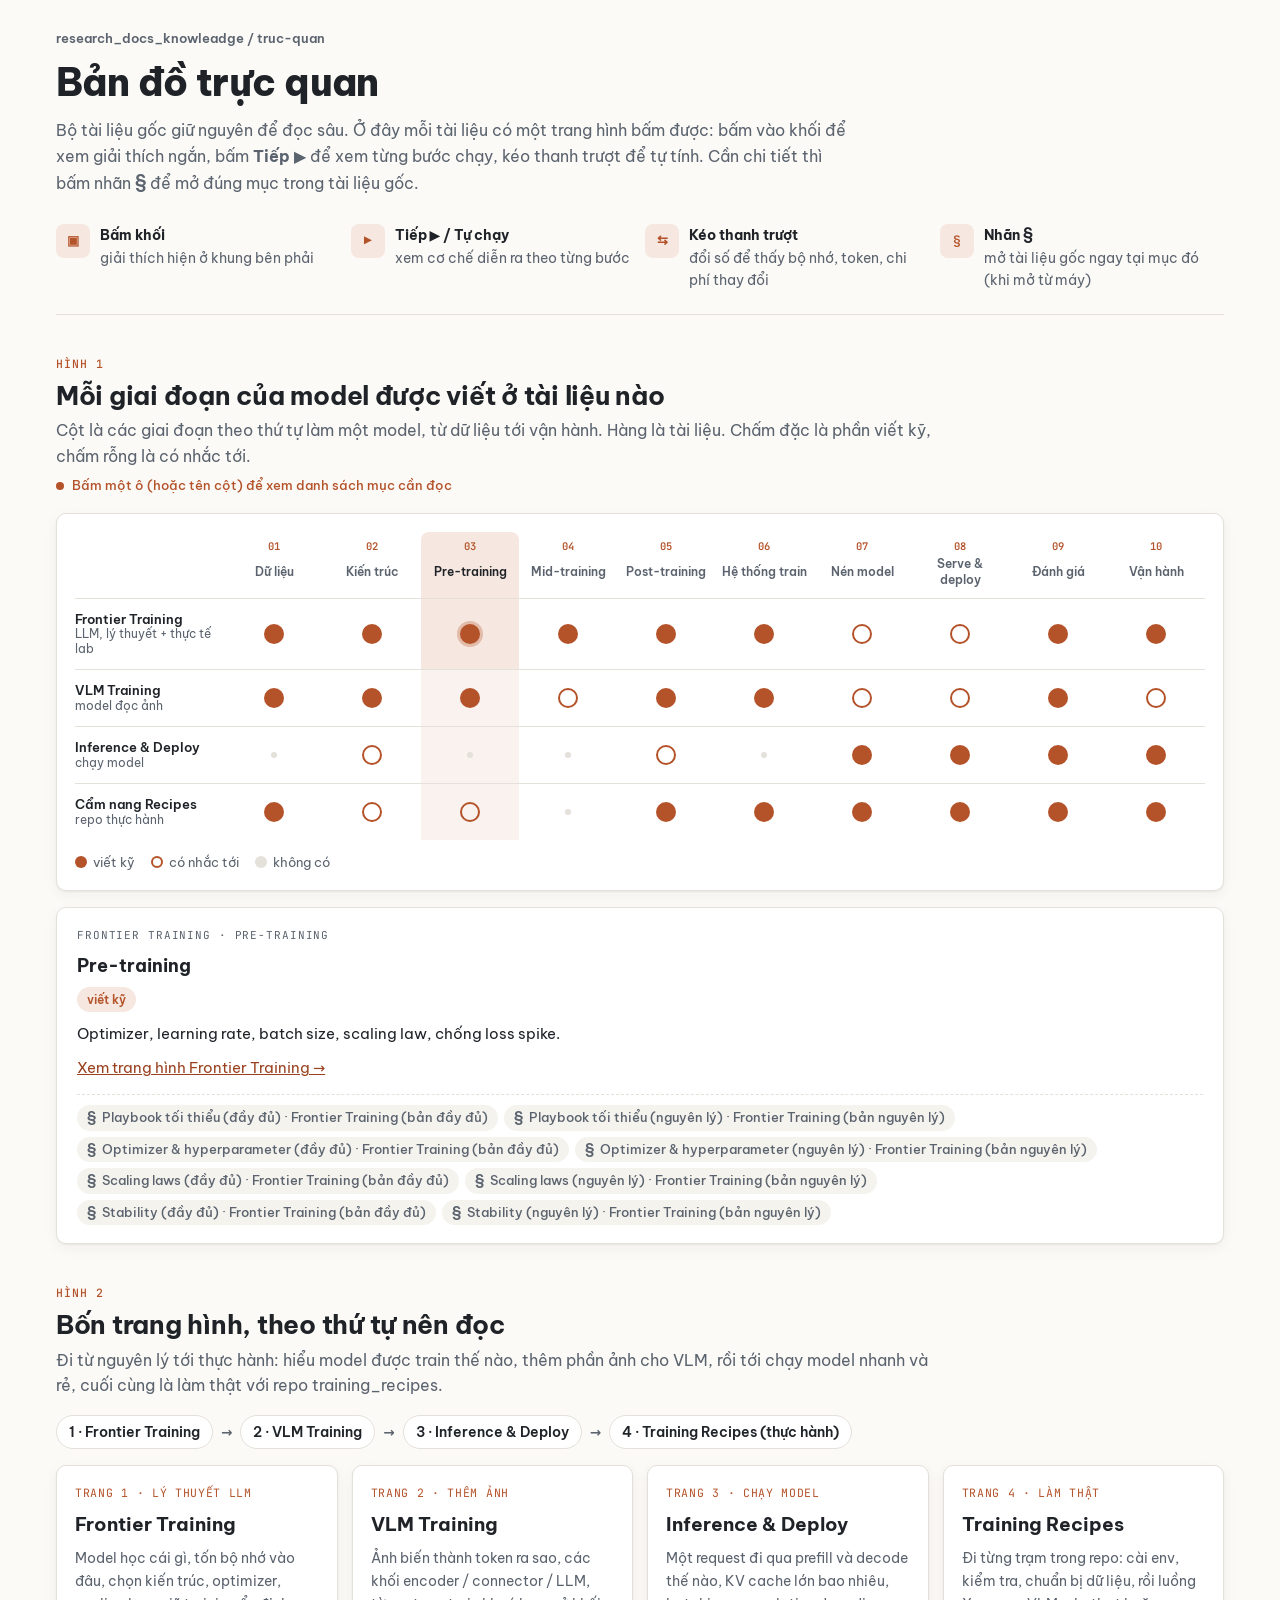
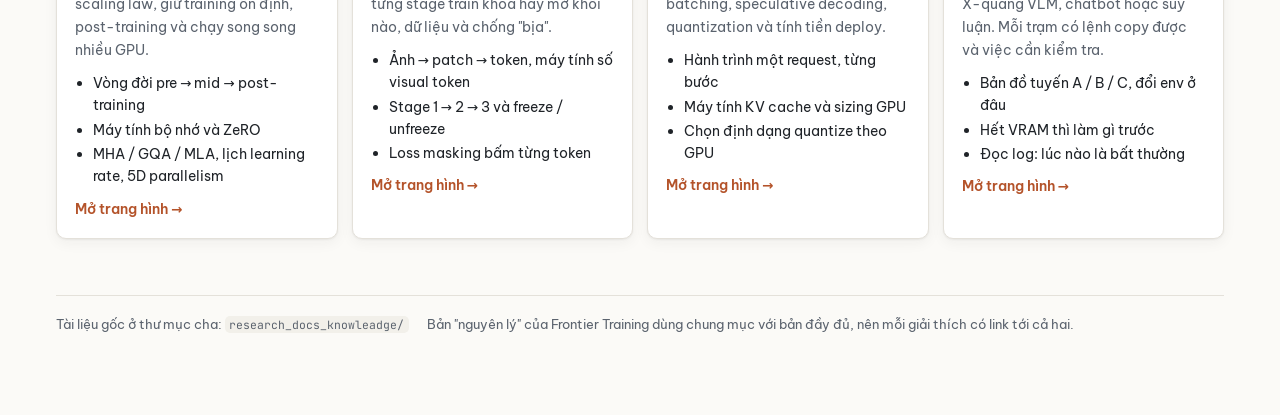
==== truc-quan/index.html @ efb7a1c4 "upload docs trực quan tài liệu" ====
<!doctype html>
<html lang="vi">
<head>
<meta charset="utf-8">
<meta name="viewport" content="width=device-width, initial-scale=1, viewport-fit=cover">
<title>Bản đồ trực quan LLM</title>
<meta name="claude:viewport-fit-sides" content="cover">
<link rel="preconnect" href="https://fonts.googleapis.com">
<link rel="stylesheet" href="https://fonts.googleapis.com/css2?family=Be+Vietnam+Pro:wght@400;500;600;700;800&family=JetBrains+Mono:wght@400;500&display=swap">
<link rel="stylesheet" href="shared.css">
<style>
/* Trang chủ: ma trận "giai đoạn × tài liệu" bấm được + 4 thẻ trang hình + lộ trình đọc */
.how{display:grid;grid-template-columns:repeat(auto-fit,minmax(210px,1fr));gap:10px;margin-top:18px}
.how div{display:grid;grid-template-columns:auto 1fr;gap:10px;align-items:start;font-size:13.5px;color:var(--muted)}
.how b{color:var(--text);display:block;font-size:14px}
.how .ic{width:34px;height:34px;border-radius:8px;display:grid;place-items:center;font-family:var(--mono);font-weight:600;font-size:13px;background:var(--accent-soft);color:var(--accent)}

.matrix{display:grid;grid-template-columns:150px repeat(10,minmax(74px,1fr));min-width:920px;gap:0}
.matrix .mh{font-size:12px;font-weight:600;line-height:1.3;padding:8px 6px 10px;text-align:center;color:var(--muted);
  border:0;background:none;cursor:pointer;font-family:var(--font);border-radius:8px 8px 0 0;display:grid;gap:3px;justify-items:center}
.matrix .mh .num{font-family:var(--mono);font-size:10.5px;color:var(--accent)}
.matrix .mh:hover,.matrix .mh.is-col{color:var(--text);background:var(--accent-soft)}
.matrix .rl{font-size:13px;font-weight:600;padding:12px 10px 12px 0;border-top:1px solid var(--border);display:grid;align-content:center;line-height:1.3}
.matrix .rl small{display:block;font-weight:400;color:var(--muted);font-size:11.5px}
.matrix .cell{border:0;border-top:1px solid var(--border);background:none;cursor:pointer;display:grid;place-items:center;padding:10px 0;min-height:56px}
.matrix .cell.is-col{background:color-mix(in srgb,var(--accent-soft) 55%,transparent)}
.matrix .cell:hover .dot{transform:scale(1.18)}
.matrix .cell.is-active{background:var(--accent-soft)}
.matrix .cell.is-active .dot{box-shadow:0 0 0 3px color-mix(in srgb,var(--accent) 30%,transparent)}
.dot{width:20px;height:20px;border-radius:50%;transition:transform .15s}
.dot.l2{background:var(--accent)}
.dot.l1{background:transparent;border:2.5px solid var(--accent)}
.dot.l0{width:6px;height:6px;background:var(--border)}
.mlegend{display:flex;gap:16px;flex-wrap:wrap;font-size:12.5px;color:var(--muted);margin-top:12px}
.mlegend span{display:inline-flex;align-items:center;gap:6px}
.mlegend .dot{width:12px;height:12px}

.cards{display:grid;grid-template-columns:repeat(auto-fit,minmax(255px,1fr));gap:14px}
.card{display:grid;gap:10px;align-content:start;background:var(--surface);border:1.5px solid var(--border);border-radius:var(--r);padding:18px;text-decoration:none;color:inherit;box-shadow:var(--shadow);transition:border-color .15s,transform .15s}
.card:hover{border-color:var(--accent);transform:translateY(-2px)}
.card .step{font-family:var(--mono);font-size:11.5px;color:var(--accent);letter-spacing:.06em;text-transform:uppercase}
.card h3{font-size:19px;font-weight:700}
.card p{font-size:14px;color:var(--muted)}
.card ul{margin:0;padding-left:18px;font-size:13.5px;display:grid;gap:2px}
.card .go{font-size:13.5px;font-weight:600;color:var(--accent)}
.route{display:flex;flex-wrap:wrap;align-items:center;gap:8px;font-size:13.5px}
.route span.r{padding:5px 12px;border-radius:999px;background:var(--surface);border:1px solid var(--border);font-weight:600}
</style>
</head>
<body>
<div class="wrap">
  <header class="top">
    <span class="crumb">research_docs_knowleadge / truc-quan</span>
    <h1>Bản đồ trực quan</h1>
    <p class="lead">Bộ tài liệu gốc giữ nguyên để đọc sâu. Ở đây mỗi tài liệu có một trang hình bấm được: bấm vào khối để xem giải thích ngắn, bấm <b>Tiếp ▶</b> để xem từng bước chạy, kéo thanh trượt để tự tính. Cần chi tiết thì bấm nhãn <b>§</b> để mở đúng mục trong tài liệu gốc.</p>
    <div class="how">
      <div><span class="ic">▣</span><p><b>Bấm khối</b>giải thích hiện ở khung bên phải</p></div>
      <div><span class="ic">▶</span><p><b>Tiếp ▶ / Tự chạy</b>xem cơ chế diễn ra theo từng bước</p></div>
      <div><span class="ic">⇆</span><p><b>Kéo thanh trượt</b>đổi số để thấy bộ nhớ, token, chi phí thay đổi</p></div>
      <div><span class="ic">§</span><p><b>Nhãn §</b>mở tài liệu gốc ngay tại mục đó (khi mở từ máy)</p></div>
    </div>
  </header>

  <section class="viz" id="ma-tran">
    <div class="viz-head">
      <span class="fig">Hình 1</span>
      <h2>Mỗi giai đoạn của model được viết ở tài liệu nào</h2>
      <p class="sub">Cột là các giai đoạn theo thứ tự làm một model, từ dữ liệu tới vận hành. Hàng là tài liệu. Chấm đặc là phần viết kỹ, chấm rỗng là có nhắc tới.</p>
      <span class="hint">Bấm một ô (hoặc tên cột) để xem danh sách mục cần đọc</span>
    </div>
    <div class="viz-grid wide" id="mx">
      <div class="canvas"><div class="matrix" id="matrix"></div>
        <div class="mlegend"><span><i class="dot l2"></i>viết kỹ</span><span><i class="dot l1"></i>có nhắc tới</span><span><i class="dot l0"></i>không có</span></div>
      </div>
      <aside class="panel" data-panel aria-live="polite"></aside>
    </div>
  </section>

  <section class="viz" id="trang-hinh">
    <div class="viz-head">
      <span class="fig">Hình 2</span>
      <h2>Bốn trang hình, theo thứ tự nên đọc</h2>
      <p class="sub">Đi từ nguyên lý tới thực hành: hiểu model được train thế nào, thêm phần ảnh cho VLM, rồi tới chạy model nhanh và rẻ, cuối cùng là làm thật với repo training_recipes.</p>
    </div>
    <div class="route" aria-label="Lộ trình đọc">
      <span class="r">1 · Frontier Training</span><span class="arrow">→</span>
      <span class="r">2 · VLM Training</span><span class="arrow">→</span>
      <span class="r">3 · Inference &amp; Deploy</span><span class="arrow">→</span>
      <span class="r">4 · Training Recipes (thực hành)</span>
    </div>
    <div class="cards">
      <a class="card" href="frontier-training.html">
        <span class="step">Trang 1 · lý thuyết LLM</span>
        <h3>Frontier Training</h3>
        <p>Model học cái gì, tốn bộ nhớ vào đâu, chọn kiến trúc, optimizer, scaling law, giữ training ổn định, post-training và chạy song song nhiều GPU.</p>
        <ul><li>Vòng đời pre → mid → post-training</li><li>Máy tính bộ nhớ và ZeRO</li><li>MHA / GQA / MLA, lịch learning rate, 5D parallelism</li></ul>
        <span class="go">Mở trang hình →</span>
      </a>
      <a class="card" href="vlm-training.html">
        <span class="step">Trang 2 · thêm ảnh</span>
        <h3>VLM Training</h3>
        <p>Ảnh biến thành token ra sao, các khối encoder / connector / LLM, từng stage train khoá hay mở khối nào, dữ liệu và chống "bịa".</p>
        <ul><li>Ảnh → patch → token, máy tính số visual token</li><li>Stage 1 → 2 → 3 và freeze / unfreeze</li><li>Loss masking bấm từng token</li></ul>
        <span class="go">Mở trang hình →</span>
      </a>
      <a class="card" href="inference-deploy.html">
        <span class="step">Trang 3 · chạy model</span>
        <h3>Inference &amp; Deploy</h3>
        <p>Một request đi qua prefill và decode thế nào, KV cache lớn bao nhiêu, batching, speculative decoding, quantization và tính tiền deploy.</p>
        <ul><li>Hành trình một request, từng bước</li><li>Máy tính KV cache và sizing GPU</li><li>Chọn định dạng quantize theo GPU</li></ul>
        <span class="go">Mở trang hình →</span>
      </a>
      <a class="card" href="training-recipes.html">
        <span class="step">Trang 4 · làm thật</span>
        <h3>Training Recipes</h3>
        <p>Đi từng trạm trong repo: cài env, kiểm tra, chuẩn bị dữ liệu, rồi luồng X-quang VLM, chatbot hoặc suy luận. Mỗi trạm có lệnh copy được và việc cần kiểm tra.</p>
        <ul><li>Bản đồ tuyến A / B / C, đổi env ở đâu</li><li>Hết VRAM thì làm gì trước</li><li>Đọc log: lúc nào là bất thường</li></ul>
        <span class="go">Mở trang hình →</span>
      </a>
    </div>
  </section>

  <footer class="foot">
    <span>Tài liệu gốc ở thư mục cha: <code>research_docs_knowleadge/</code></span>
    <span>Bản "nguyên lý" của Frontier Training dùng chung mục với bản đầy đủ, nên mỗi giải thích có link tới cả hai.</span>
  </footer>
</div>

<script src="shared.js"></script>
<script>
(function () {
  const STAGES = [
    ['du-lieu', 'Dữ liệu'], ['kien-truc', 'Kiến trúc'], ['pretrain', 'Pre-training'], ['midtrain', 'Mid-training'],
    ['posttrain', 'Post-training'], ['he-thong', 'Hệ thống train'], ['nen', 'Nén model'], ['serve', 'Serve & deploy'],
    ['danh-gia', 'Đánh giá'], ['van-hanh', 'Vận hành']
  ];
  const ROWS = [
    { key: 'frontier', label: 'Frontier Training', sub: 'LLM, lý thuyết + thực tế lab', page: 'frontier-training.html' },
    { key: 'vlm', label: 'VLM Training', sub: 'model đọc ảnh', page: 'vlm-training.html' },
    { key: 'inference', label: 'Inference & Deploy', sub: 'chạy model', page: 'inference-deploy.html' },
    { key: 'camnang', label: 'Cẩm nang Recipes', sub: 'repo thực hành', page: 'training-recipes.html' }
  ];
  // [mức độ, [[anchor, nhãn], ...], ghi chú]   mức: 2 = viết kỹ, 1 = có nhắc, 0 = không
  const C = {
    frontier: {
      'du-lieu': [2, [['d-data-h', 'Data curation & pre-training'], ['dt-web-pipeline', 'Pipeline web data'], ['dt-dedup-theory', 'Dedup'], ['dt-mixture-opt', 'Tối ưu tỉ lệ trộn']], 'Chọn, lọc, khử trùng và trộn dữ liệu pre-train.'],
      'kien-truc': [2, [['a-architecture-h', 'Architecture & set-up'], ['t-transformer-math', 'Transformer block'], ['a-attention', 'MHA / MQA / GQA / MLA'], ['b-moe', 'MoE']], 'Dense hay MoE, attention, positional encoding, hybrid.'],
      'pretrain': [2, [['a-playbook-h', 'Playbook tối thiểu'], ['c-optimizers-h', 'Optimizer & hyperparameter'], ['c-scaling-laws', 'Scaling laws'], ['b-stability-h', 'Stability']], 'Optimizer, learning rate, batch size, scaling law, chống loss spike.'],
      'midtrain': [2, [['d-midtraining-h', 'Mid-training'], ['d-long-context', 'Long-context stage'], ['dt-context-extension', 'PI / NTK / YaRN / ABF']], 'Mở rộng context, annealing, distilled reasoning.'],
      'posttrain': [2, [['d-posttraining-h', 'Post-training'], ['e-sft', 'SFT'], ['e-po', 'Preference optimization'], ['pt-grpo-variants', 'GRPO và các bản sửa']], 'SFT → preference → RL, chat template, packing.'],
      'he-thong': [2, [['s-systems-h', 'Training systems optimization'], ['t-memory-anatomy', 'Memory anatomy'], ['s-zero-fsdp', 'ZeRO / FSDP'], ['s-5d-parallelism', '5D parallelism']], 'Bộ nhớ, mixed precision, DP / TP / PP / CP / EP.'],
      'nen': [1, [['pt-opt-peft', 'LoRA & QLoRA'], ['ar-kv-inference', 'KV cache và kiến trúc vì inference']], 'Chỉ nhắc khía cạnh liên quan tới training.'],
      'serve': [1, [['ar-kv-inference', 'KV cache và lựa chọn kiến trúc'], ['f-multi-client', 'Scale inference cho RL']], 'Nhắc inference ở góc nhìn kiến trúc và RL.'],
      'danh-gia': [2, [['a-eval-criteria', 'Chọn eval'], ['d-evals', 'Evals post-training'], ['op-downstream', 'Từ loss tới năng lực']], 'Chọn eval cho ablation và post-training.'],
      'van-hanh': [2, [['f-marathon-h', 'Training marathon'], ['f-usual-suspects', 'Thủ phạm quen thuộc'], ['ar-monitoring', 'Monitoring']], 'Chạy đợt train dài: throughput tụt, loss nhiễu, lỗi seed.']
    },
    vlm: {
      'du-lieu': [2, [['v-data-h', 'Data cho VLM'], ['v2-mixture', 'Data mixture'], ['v2-filtering', 'Lọc dữ liệu ảnh']], 'Caption, interleaved, OCR, grounding, video, instruction.'],
      'kien-truc': [2, [['v-three-blocks', 'Kiến trúc 3 khối'], ['v-encoders-h', 'Vision encoder'], ['v-connectors-h', 'Connector & độ phân giải']], 'Encoder, connector, xử lý ảnh độ phân giải cao.'],
      'pretrain': [2, [['v2-stage1', 'Stage 1 alignment'], ['v2-stage2', 'Stage 2 multimodal pre-training']], 'Dạy projector "dịch" ảnh, rồi nạp kiến thức thị giác.'],
      'midtrain': [1, [['v2-longctx-video', 'Long-context, multi-image, video']], 'Stage kéo dài context cho nhiều ảnh và video.'],
      'posttrain': [2, [['v2-stage3', 'Stage 3 instruction tuning'], ['v-post-h', 'Post-training VLM'], ['v2-hallucination', 'Object hallucination']], 'SFT, giảm "bịa", RL có reward kiểm chứng.'],
      'he-thong': [2, [['v-systems-h', 'Training systems cho VLM'], ['v3-freezing', 'Freeze từng phần'], ['v3-imbalance', 'Load imbalance']], 'FLOPs, memory, packing, song song encoder và LLM.'],
      'nen': [1, [['v-token-reduction', 'Giảm số visual token']], 'Nén ở phía token ảnh.'],
      'serve': [1, [['v3-inference-cost', 'Visual token làm prefill phình to'], ['v3-infer-opt', 'Tăng tốc inference VLM']], 'Chi phí inference riêng của VLM.'],
      'danh-gia': [2, [['v-eval-h', 'Evaluation VLM'], ['v3-bench-families', 'Nhóm benchmark'], ['v3-eval-pitfalls', 'Bẫy khi đánh giá']], 'Benchmark nào đo gì và bẫy hay gặp.'],
      'van-hanh': [1, [['v3-mistakes', 'Lỗi hay gặp'], ['v3-dataloader-debug', 'Chẩn đoán nghẽn dataloader']], 'Lỗi thực tế khi train VLM.']
    },
    inference: {
      'du-lieu': [0, [], ''],
      'kien-truc': [1, [['i-foundations-h', 'Nền tảng inference'], ['i-kv-size', 'Công thức KV cache']], 'Kiến trúc nhìn từ phía chạy model.'],
      'pretrain': [0, [], ''],
      'midtrain': [0, [], ''],
      'posttrain': [1, [['i2-kd-theory', 'Knowledge distillation'], ['i2-qat', 'PTQ vs QAT']], 'Distillation và QAT là bước train thêm.'],
      'he-thong': [0, [], ''],
      'nen': [2, [['i-quant-h', 'Quantization'], ['i-compress-h', 'Pruning & distillation'], ['i2-opt-decision', 'Nên quantize, prune hay distill?']], 'INT / FP8 / NVFP4, GPTQ, AWQ, pruning, distillation.'],
      'serve': [2, [['i-serving-h', 'Serving systems'], ['i-spec-h', 'Speculative decoding'], ['i-deploy-h', 'Deploy thực tế']], 'Batching, PagedAttention, prefix cache, sizing, chi phí.'],
      'danh-gia': [2, [['i-eval-h', 'Evaluation chuyên sâu'], ['i3-eval-stats', 'Thống kê cho eval'], ['i3-regression-eval', 'Regression eval khi deploy']], 'pass@k, LLM-judge, khoảng tin cậy, contamination.'],
      'van-hanh': [2, [['i3-observability', 'Observability'], ['i3-checklist', 'Production checklist'], ['i3-autoscaling', 'Autoscaling & routing']], 'Theo dõi gì khi chạy production.']
    },
    camnang: {
      'du-lieu': [2, [['b-data-overview-h', 'Dữ liệu là bước số 0'], ['b-r00-h', 'Recipe 00'], ['b-docs01-h', 'Định dạng & chat template'], ['b-docs18-h', 'An toàn y khoa']], 'CSV / Excel / DICOM / PDF → dữ liệu sạch, chia theo bệnh nhân.'],
      'kien-truc': [1, [['c-choose-h', 'Chọn phương pháp'], ['d-vlm-h', 'Recipe 03 SFT VLM']], 'Chọn model nền và phương pháp, không đi sâu kiến trúc.'],
      'pretrain': [1, [['d-cpt-h', 'Recipe 01 CPT'], ['c-hparams-h', 'Hyperparameter cheat sheet']], 'Continued pretraining từ văn bản thô.'],
      'midtrain': [0, [], ''],
      'posttrain': [2, [['d-sft-h', 'Recipe 02 SFT'], ['e-map-h', 'Bản đồ nhóm sau SFT'], ['e-r04-h', 'Recipe 04 DPO…'], ['e-r05-h', 'Recipe 05 GRPO']], 'SFT, DPO, GRPO, distillation, reward model, verl.'],
      'he-thong': [2, [['f-memory-h', 'Memory math'], ['g-docs09-h', 'Parallelism decision guide'], ['g-docs04-h', 'DDP / ZeRO / FSDP2'], ['h-multinode-h', 'Multi-node']], 'Ước lượng VRAM, chọn kiểu song song, SLURM.'],
      'nen': [2, [['i-merge-h', 'Recipe 07 merge & export'], ['i-quant-h', 'Recipe 08 quantization'], ['i-quant-theory-h', 'Lý thuyết quantization']], 'Merge LoRA, xuất GGUF / FP8 / NVFP4, quantize.'],
      'serve': [2, [['j-r10-h', 'Recipe 10 inference'], ['j-r19-h', 'Recipe 19 tối ưu inference'], ['k-overview-h', 'Docker, chia GPU & K8s']], 'vLLM, SGLang, profile, deploy bằng Docker / K8s.'],
      'danh-gia': [2, [['j-d15-h', 'Giao thức đánh giá'], ['j-r11-h', 'Recipe 11 evaluation']], 'Metric có khoảng tin cậy, so cặp, LLM-judge local.'],
      'van-hanh': [2, [['f-trouble-h', 'Troubleshooting'], ['k-sharing-h', 'Các cách chia GPU'], ['a-update-h', 'Giữ repo cập nhật']], 'OOM, NaN, NCCL, chia GPU, nâng version.']
    }
  };

  const mx = document.getElementById('matrix');
  let html = '<div></div>' + STAGES.map(([k, t], i) => `<button class="mh" data-col="${k}"><span class="num">${String(i + 1).padStart(2, '0')}</span>${t}</button>`).join('');
  ROWS.forEach((r) => {
    html += `<div class="rl">${r.label}<small>${r.sub}</small></div>`;
    STAGES.forEach(([s, t]) => {
      const lv = C[r.key][s][0];
      html += `<button class="cell" data-k="${r.key}|${s}" data-col="${s}" aria-label="${r.label} – ${t}"><span class="dot l${lv}"></span></button>`;
    });
  });
  mx.innerHTML = html;

  const stageName = Object.fromEntries(STAGES);
  const docKeyFor = (r) => r;
  const items = {};
  ROWS.forEach((r) => STAGES.forEach(([s, t]) => {
    const [lv, links, note] = C[r.key][s];
    const docs = [];
    links.forEach(([a, l]) => {
      docs.push([docKeyFor(r.key), a, l + (r.key === 'frontier' ? ' (đầy đủ)' : '')]);
      if (r.key === 'frontier') docs.push(['nguyenly', a, l + ' (nguyên lý)']);
    });
    items[r.key + '|' + s] = {
      eyebrow: r.label + ' · ' + t,
      title: lv === 0 ? 'Tài liệu này không bàn giai đoạn ' + t.toLowerCase() : t,
      chips: [[lv === 2 ? 'viết kỹ' : lv === 1 ? 'có nhắc tới' : 'không có', lv === 2 ? 'accent' : lv === 1 ? 'warn' : '']],
      html: (note ? `<p>${note}</p>` : '<p>Xem các tài liệu khác ở cùng cột.</p>') +
        (lv ? `<p><a href="${r.page}">Xem trang hình ${r.label} →</a></p>` : ''),
      doc: docs
    };
  }));

  const ex = TQ.explorer(document.getElementById('mx'), items, {
    initial: 'frontier|pretrain',
    onShow: (k) => {
      const col = k.split('|')[1];
      mx.querySelectorAll('[data-col]').forEach((el) => el.classList.toggle('is-col', el.dataset.col === col));
    }
  });

  // bấm tên cột → gộp mọi tài liệu của giai đoạn đó
  const panel = document.querySelector('#mx [data-panel]');
  mx.querySelectorAll('.mh').forEach((b) => b.addEventListener('click', () => {
    const s = b.dataset.col;
    mx.querySelectorAll('.cell').forEach((c) => { c.classList.remove('is-active'); c.setAttribute('aria-pressed', 'false'); });
    mx.querySelectorAll('[data-col]').forEach((el) => el.classList.toggle('is-col', el.dataset.col === s));
    let out = `<div class="p-eyebrow">Cả cột · ${stageName[s]}</div><h3>Đọc gì cho giai đoạn ${stageName[s].toLowerCase()}</h3>`;
    ROWS.forEach((r) => {
      const [lv, links, note] = C[r.key][s];
      if (!lv) return;
      out += `<div style="display:grid;gap:6px;padding-top:8px;border-top:1px solid var(--border)"><b>${r.label}</b>` +
        (note ? `<p>${note}</p>` : '') +
        `<div class="doc-links" style="border:0;padding:0;margin:0">${links.map(([a, l]) => TQ.docLink(r.key, a, l)).join('')}</div>` +
        `<a href="${r.page}" style="font-size:13px">Trang hình ${r.label} →</a></div>`;
    });
    panel.innerHTML = out;
  }));
})();
</script>
</body>
</html>
---- truc-quan/shared.css ----
/* Bản đồ trực quan — dùng chung cho mọi trang.
   Layout: header → thanh nhảy mục → các "Hình" (sơ đồ bên trái, bảng giải thích bên phải; dồn 1 cột trên điện thoại).
   Màu & font lấy theo hệ màu của bộ tài liệu gốc (Be Vietnam Pro, accent đất nung). */
:root{
  --bg:#fbfaf7; --surface:#ffffff; --surface-2:#f5f3ee; --text:#1f2328; --muted:#5b636e; --border:#e4e1da;
  --accent:#b4532a; --accent-soft:#f6e8e0; --link:#9a4220;
  --note:#2f6fb0; --note-bg:#eef4fb; --tip:#2e7d4f; --tip-bg:#ecf6f0;
  --warn:#a86b00; --warn-bg:#fdf5e4; --ex:#6c4fb0; --ex-bg:#f3f0fb;
  --bad:#b3261e; --bad-bg:#fbeceb;
  --teal:#0f7b7b; --teal-bg:#e6f4f3; --khaki:#7a6a4f; --khaki-bg:#f3efe6;
  --code-bg:#f2f0ea; --shadow:0 1px 2px rgba(31,35,40,.06),0 4px 14px rgba(31,35,40,.05);
  --font:"Be Vietnam Pro",system-ui,-apple-system,"Segoe UI",sans-serif;
  --mono:"JetBrains Mono",ui-monospace,SFMono-Regular,Menlo,Consolas,monospace;
  --r:10px;
}
@media (prefers-color-scheme: dark){
  :root:not([data-theme="light"]){
    --bg:#16181c; --surface:#1d2025; --surface-2:#22262c; --text:#e6e6e3; --muted:#a2a8b1; --border:#2e333a;
    --accent:#e48a5f; --accent-soft:#3a2a22; --link:#f0a27c;
    --note:#7fb2ea; --note-bg:#1c2633; --tip:#77c99a; --tip-bg:#1a2a21;
    --warn:#e2b24f; --warn-bg:#2d2615; --ex:#b7a2ef; --ex-bg:#251f36;
    --bad:#f08a80; --bad-bg:#35201e;
    --teal:#5cc6c0; --teal-bg:#17292a; --khaki:#c9b892; --khaki-bg:#2a261d;
    --code-bg:#24272d; --shadow:0 1px 2px rgba(0,0,0,.3),0 4px 14px rgba(0,0,0,.25);
    color-scheme:dark;
  }
}
:root[data-theme="dark"]{
  --bg:#16181c; --surface:#1d2025; --surface-2:#22262c; --text:#e6e6e3; --muted:#a2a8b1; --border:#2e333a;
  --accent:#e48a5f; --accent-soft:#3a2a22; --link:#f0a27c;
  --note:#7fb2ea; --note-bg:#1c2633; --tip:#77c99a; --tip-bg:#1a2a21;
  --warn:#e2b24f; --warn-bg:#2d2615; --ex:#b7a2ef; --ex-bg:#251f36;
  --bad:#f08a80; --bad-bg:#35201e;
  --teal:#5cc6c0; --teal-bg:#17292a; --khaki:#c9b892; --khaki-bg:#2a261d;
  --code-bg:#24272d; --shadow:0 1px 2px rgba(0,0,0,.3),0 4px 14px rgba(0,0,0,.25);
  color-scheme:dark;
}

*{box-sizing:border-box}
html{scroll-behavior:smooth;scroll-padding-top:72px}
body{margin:0;background:var(--bg);color:var(--text);font-family:var(--font);font-size:15.5px;line-height:1.65;-webkit-font-smoothing:antialiased}
a{color:var(--link)}
code,kbd,.mono{font-family:var(--mono);font-size:.88em}
code{background:var(--code-bg);padding:.08em .38em;border-radius:5px}
h1,h2,h3,h4{text-wrap:balance;line-height:1.25;margin:0}
p{margin:0}

.wrap{max-width:1200px;margin:0 auto;padding-block:28px 80px;
  padding-left:max(16px,env(safe-area-inset-left,0px));padding-right:max(16px,env(safe-area-inset-right,0px))}

/* ---------- header ---------- */
.top{display:grid;gap:10px;padding-bottom:22px;border-bottom:1px solid var(--border)}
.crumb{font-size:13px;font-weight:600;text-decoration:none;color:var(--muted);width:fit-content}
.crumb:hover{color:var(--accent)}
.top h1{font-size:clamp(26px,4vw,38px);font-weight:800;letter-spacing:-.015em}
.top .lead{color:var(--muted);max-width:72ch;font-size:16px}
.doc-row{display:flex;flex-wrap:wrap;gap:8px;margin-top:4px}

/* thanh nhảy mục (dính trên cùng) */
body::before{content:"";position:fixed;inset:0 0 auto;height:env(safe-area-inset-top,0px);z-index:10;background:var(--bg)}
.jump{position:sticky;top:env(safe-area-inset-top,0px);z-index:5;background:color-mix(in srgb,var(--bg) 92%,transparent);
  backdrop-filter:blur(8px);-webkit-backdrop-filter:blur(8px);border-bottom:1px solid var(--border);
  display:flex;gap:6px;overflow-x:auto;padding:10px 0;margin-bottom:8px;scrollbar-width:thin}
.jump a{flex:none;font-size:13px;font-weight:500;text-decoration:none;color:var(--muted);padding:5px 11px;border-radius:999px;border:1px solid transparent;white-space:nowrap}
.jump a:hover{color:var(--text);border-color:var(--border);background:var(--surface)}
.jump a.is-current{color:var(--accent);border-color:var(--accent);background:var(--accent-soft)}

/* ---------- một "Hình" ---------- */
.viz{padding-top:40px;display:grid;gap:16px}
.viz-head{display:grid;gap:6px;max-width:80ch}
.fig{font-family:var(--mono);font-size:11.5px;font-weight:500;letter-spacing:.08em;text-transform:uppercase;color:var(--accent)}
.viz-head h2{font-size:clamp(20px,2.6vw,26px);font-weight:700;letter-spacing:-.01em}
.viz-head .sub{color:var(--muted)}
.hint{display:inline-flex;align-items:center;gap:8px;font-size:13px;font-weight:500;color:var(--accent);width:fit-content}
.hint::before{content:"";width:8px;height:8px;border-radius:50%;background:var(--accent);box-shadow:0 0 0 0 var(--accent);animation:pulse 1.8s infinite}
@keyframes pulse{0%{box-shadow:0 0 0 0 color-mix(in srgb,var(--accent) 55%,transparent)}70%{box-shadow:0 0 0 8px transparent}100%{box-shadow:0 0 0 0 transparent}}

.viz-grid{display:grid;grid-template-columns:minmax(0,1.55fr) minmax(0,1fr);gap:16px;align-items:start}
.viz-grid.wide{grid-template-columns:minmax(0,1fr)}
@media (max-width:900px){.viz-grid{grid-template-columns:minmax(0,1fr)}}

.canvas{background:var(--surface);border:1px solid var(--border);border-radius:var(--r);padding:18px;min-width:0;overflow-x:auto;box-shadow:var(--shadow)}
.canvas svg{display:block;max-width:100%;height:auto}
.canvas.scroll svg{max-width:none}

/* bảng giải thích bên phải */
.panel{background:var(--surface);border:1px solid var(--border);border-radius:var(--r);padding:18px 20px;min-width:0;
  display:grid;gap:10px;align-content:start;box-shadow:var(--shadow)}
@media (min-width:901px){.panel{position:sticky;top:74px;max-height:calc(100vh - 92px);overflow:auto}}
.panel .p-eyebrow{font-family:var(--mono);font-size:11px;letter-spacing:.08em;text-transform:uppercase;color:var(--muted)}
.panel h3{font-size:18px;font-weight:700}
.panel p,.panel li{font-size:14.5px}
.panel ul,.panel ol{margin:0;padding-left:20px;display:grid;gap:4px}
.panel .chips{display:flex;flex-wrap:wrap;gap:6px}
.panel .k{font-weight:600}
.panel-empty{color:var(--muted);font-size:14px}

.formula{font-family:var(--mono);font-size:13px;background:var(--code-bg);border-radius:8px;padding:10px 12px;overflow-x:auto;white-space:pre;line-height:1.55}
.doc-links{display:flex;flex-wrap:wrap;gap:6px;padding-top:10px;border-top:1px dashed var(--border);margin-top:4px}
.doc-link{display:inline-flex;align-items:center;gap:6px;font-size:12.5px;font-weight:500;text-decoration:none;
  color:var(--link);background:var(--accent-soft);padding:4px 10px;border-radius:999px;line-height:1.4}
.doc-link::before{content:"§";font-weight:700}
.doc-link:hover{text-decoration:underline}
.doc-link.is-ref{color:var(--muted);background:var(--surface-2)}

/* ---------- chip / nhãn ---------- */
.chip{display:inline-flex;align-items:center;gap:5px;font-size:12px;font-weight:600;padding:2px 9px;border-radius:999px;
  background:var(--surface-2);color:var(--muted);border:1px solid var(--border);line-height:1.6;white-space:nowrap}
.chip--accent{background:var(--accent-soft);color:var(--accent);border-color:transparent}
.chip--note{background:var(--note-bg);color:var(--note);border-color:transparent}
.chip--tip{background:var(--tip-bg);color:var(--tip);border-color:transparent}
.chip--warn{background:var(--warn-bg);color:var(--warn);border-color:transparent}
.chip--ex{background:var(--ex-bg);color:var(--ex);border-color:transparent}
.chip--bad{background:var(--bad-bg);color:var(--bad);border-color:transparent}
.chip--teal{background:var(--teal-bg);color:var(--teal);border-color:transparent}
.chip--khaki{background:var(--khaki-bg);color:var(--khaki);border-color:transparent}

/* ---------- node bấm được ---------- */
.node{appearance:none;font:inherit;color:inherit;text-align:left;cursor:pointer;background:var(--surface);
  border:1.5px solid var(--border);border-radius:9px;padding:10px 12px;display:grid;gap:2px;min-width:0;
  transition:border-color .15s,background .15s,box-shadow .15s,transform .15s}
.node:hover{border-color:var(--accent)}
.node:focus-visible,[data-k]:focus-visible{outline:2.5px solid var(--accent);outline-offset:2px}
.node.is-active{border-color:var(--accent);background:var(--accent-soft);box-shadow:0 0 0 3px color-mix(in srgb,var(--accent) 22%,transparent)}
.node .n-t{font-weight:700;font-size:14px;line-height:1.3}
.node .n-s{font-size:12.5px;color:var(--muted);line-height:1.4}
.node .n-tag{font-family:var(--mono);font-size:10.5px;letter-spacing:.06em;text-transform:uppercase;color:var(--muted)}
.node.dashed{border-style:dashed}
/* node trong SVG */
svg [data-k]{cursor:pointer}
svg [data-k]:hover .hit,svg [data-k]:hover rect{stroke:var(--accent)}
svg [data-k].is-active rect,svg [data-k].is-active .hit{stroke:var(--accent);stroke-width:2.5}

/* dòng chảy ngang có mũi tên, tự xuống dòng */
.flow{display:flex;flex-wrap:wrap;align-items:stretch;gap:8px}
.flow>.node{flex:1 1 150px}
.arrow{align-self:center;color:var(--muted);font-weight:700;flex:none}
.flow-v{display:grid;gap:6px}
.flow-v>.arrow{justify-self:center;line-height:1}

/* ---------- stepper (chạy từng bước) ---------- */
.stepbar{display:flex;flex-wrap:wrap;align-items:center;gap:8px;margin-bottom:12px}
.btn{appearance:none;font:inherit;font-size:13px;font-weight:600;cursor:pointer;border-radius:8px;padding:6px 12px;
  border:1.5px solid var(--border);background:var(--surface);color:var(--text);display:inline-flex;align-items:center;gap:6px}
.btn:hover{border-color:var(--accent);color:var(--accent)}
.btn:focus-visible{outline:2.5px solid var(--accent);outline-offset:2px}
.btn--primary{background:var(--accent);border-color:var(--accent);color:#fff}
.btn--primary:hover{color:#fff;filter:brightness(1.07)}
.btn[disabled]{opacity:.4;cursor:default}
.btn.is-on{background:var(--accent-soft);border-color:var(--accent);color:var(--accent)}
.stepcount{font-family:var(--mono);font-size:12.5px;color:var(--muted);font-variant-numeric:tabular-nums}
.dots{display:flex;gap:4px;flex-wrap:wrap}
.dots button{appearance:none;width:22px;height:6px;border-radius:3px;border:0;background:var(--border);cursor:pointer;padding:0}
.dots button.is-on{background:var(--accent)}
.caption{background:var(--surface-2);border-radius:8px;padding:10px 14px;font-size:14.5px;margin-top:12px;min-height:3.2em}
.caption b{color:var(--accent)}
[data-on]{transition:opacity .35s,filter .35s}
[data-on].off{opacity:.13}
.hl-ring{outline:2.5px solid var(--accent);outline-offset:2px;border-radius:6px}

/* ---------- tabs ---------- */
.tabs{display:flex;flex-wrap:wrap;gap:6px;margin-bottom:12px}
.tabs [data-tab]{appearance:none;font:inherit;font-size:13.5px;font-weight:600;cursor:pointer;padding:7px 14px;border-radius:999px;
  border:1.5px solid var(--border);background:var(--surface);color:var(--muted)}
.tabs [data-tab]:hover{color:var(--text)}
.tabs [data-tab].is-active{background:var(--text);border-color:var(--text);color:var(--bg)}

/* ---------- control của máy tính nhỏ ---------- */
.controls{display:grid;grid-template-columns:repeat(auto-fit,minmax(170px,1fr));gap:12px 16px;margin-bottom:14px}
.ctl{display:grid;gap:4px;font-size:13px}
.ctl label{font-weight:600;display:flex;justify-content:space-between;gap:8px}
.ctl output,.ctl .val{font-family:var(--mono);font-weight:500;color:var(--accent);font-variant-numeric:tabular-nums}
.ctl input[type=range]{width:100%;accent-color:var(--accent)}
.ctl select,.ctl input[type=number]{font:inherit;font-size:13.5px;padding:6px 8px;border-radius:7px;border:1.5px solid var(--border);background:var(--surface);color:var(--text);width:100%}

/* thanh xếp chồng (bộ nhớ, thời gian...) */
.bar{display:flex;height:34px;border-radius:7px;overflow:hidden;background:var(--surface-2);border:1px solid var(--border)}
.bar>span{display:flex;align-items:center;justify-content:center;font-size:11.5px;font-weight:600;color:#fff;white-space:nowrap;overflow:hidden;min-width:0;transition:flex-basis .35s}
.legend{display:flex;flex-wrap:wrap;gap:6px 14px;font-size:12.5px;color:var(--muted);margin-top:8px}
.legend i{display:inline-block;width:10px;height:10px;border-radius:3px;margin-right:5px;vertical-align:-1px}
.big{font-size:28px;font-weight:800;font-variant-numeric:tabular-nums;letter-spacing:-.01em}

/* callout */
.callout{border-radius:8px;padding:10px 14px;font-size:14px;border-left:3px solid}
.callout--note{background:var(--note-bg);border-color:var(--note)}
.callout--tip{background:var(--tip-bg);border-color:var(--tip)}
.callout--warn{background:var(--warn-bg);border-color:var(--warn)}
.callout--bad{background:var(--bad-bg);border-color:var(--bad)}

/* bảng */
.tbl-wrap{overflow-x:auto}
table.tbl{border-collapse:collapse;width:100%;font-size:13.5px}
.tbl th,.tbl td{text-align:left;padding:7px 10px;border-bottom:1px solid var(--border);vertical-align:top}
.tbl th{font-size:12px;text-transform:uppercase;letter-spacing:.05em;color:var(--muted);font-weight:600}
.tbl td.num{font-family:var(--mono);font-variant-numeric:tabular-nums;text-align:right}

/* code có nút copy */
pre.code{position:relative;margin:0;background:var(--code-bg);border-radius:8px;padding:12px 14px;overflow-x:auto;font-family:var(--mono);font-size:12.5px;line-height:1.6}
pre.code .copy{position:absolute;top:6px;right:6px;font:600 11px var(--font);padding:3px 8px;border-radius:6px;border:1px solid var(--border);background:var(--surface);color:var(--muted);cursor:pointer}
pre.code .copy:hover{color:var(--accent);border-color:var(--accent)}

/* SVG: chữ & khối theo token */
svg text{fill:var(--text);font-family:var(--font)}
svg .t-muted{fill:var(--muted)}
svg .t-mono{font-family:var(--mono)}
svg .box{fill:var(--surface);stroke:var(--border);stroke-width:1.5}
svg .line{stroke:var(--muted);stroke-width:1.5;fill:none}

.foot{margin-top:56px;padding-top:18px;border-top:1px solid var(--border);color:var(--muted);font-size:13px;display:flex;flex-wrap:wrap;gap:8px 18px}

@media (prefers-reduced-motion:reduce){
  *,*::before,*::after{animation:none!important;transition:none!important;scroll-behavior:auto!important}
}
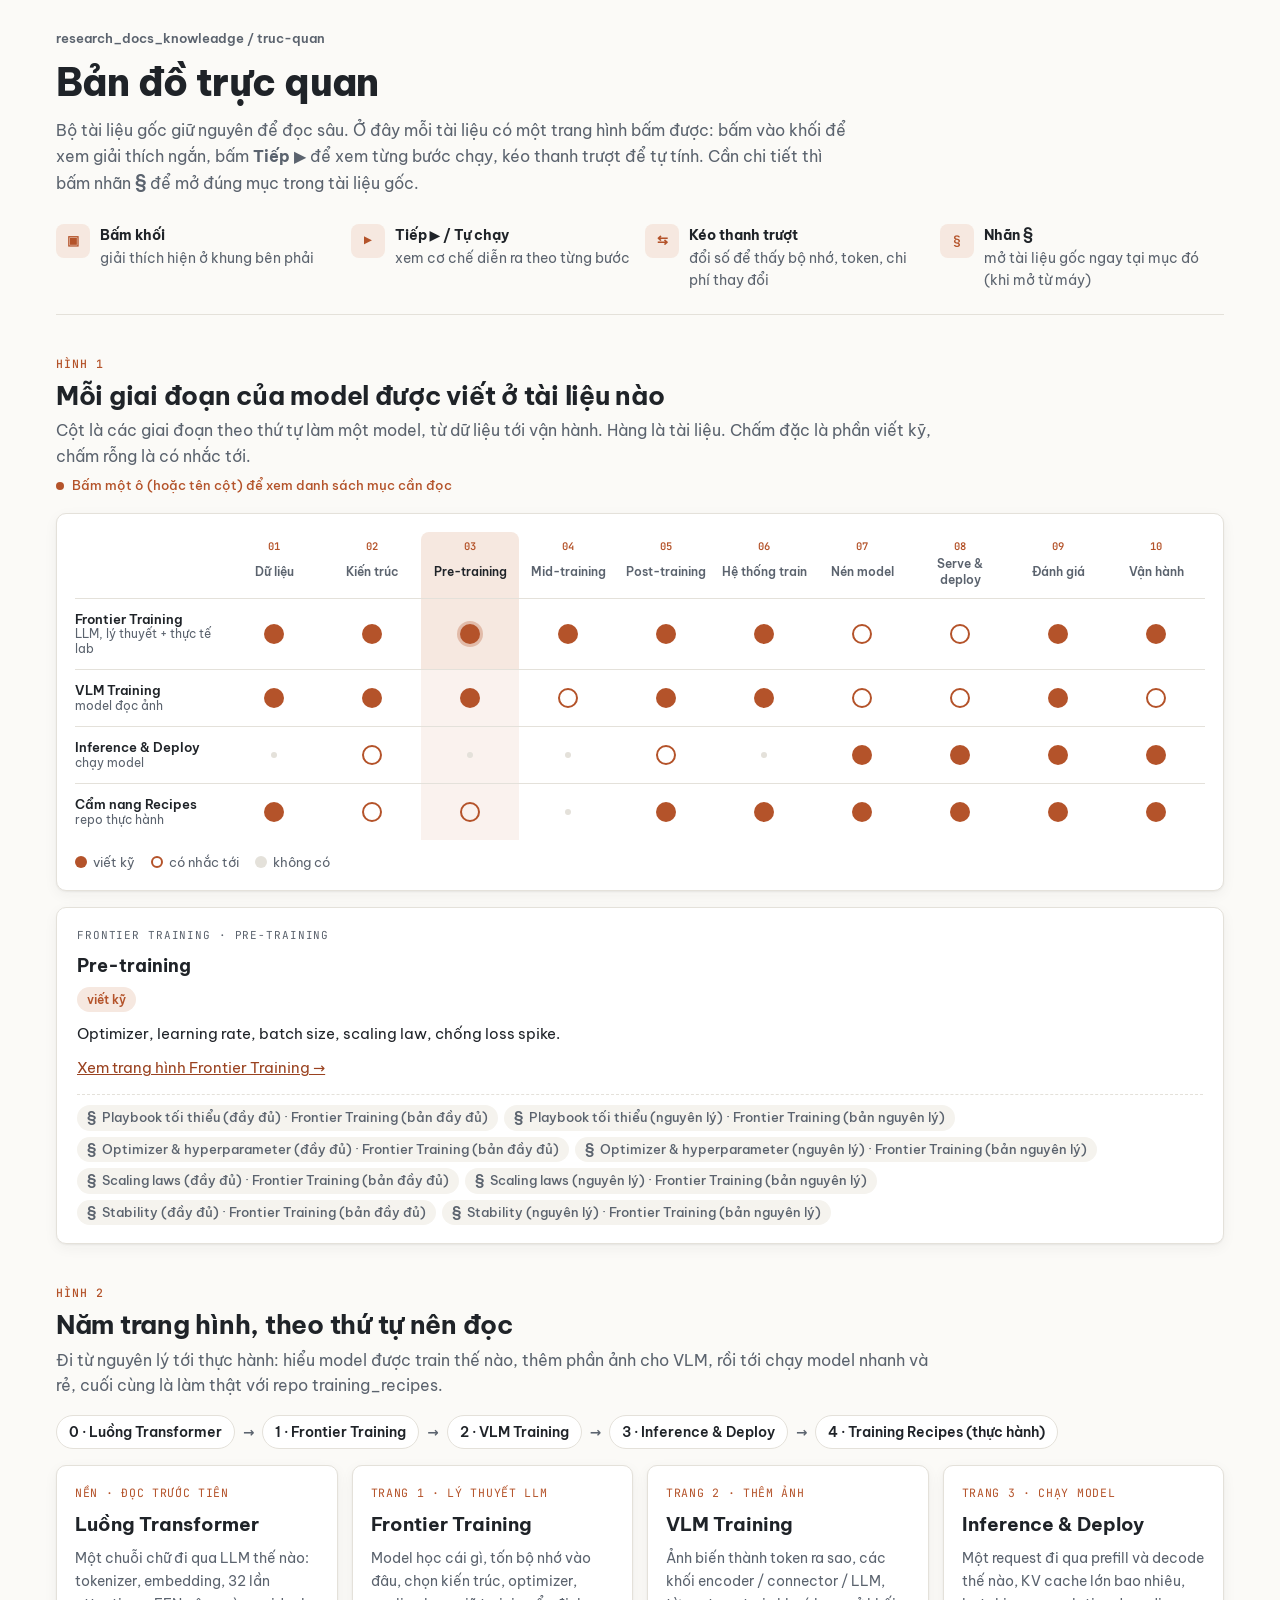
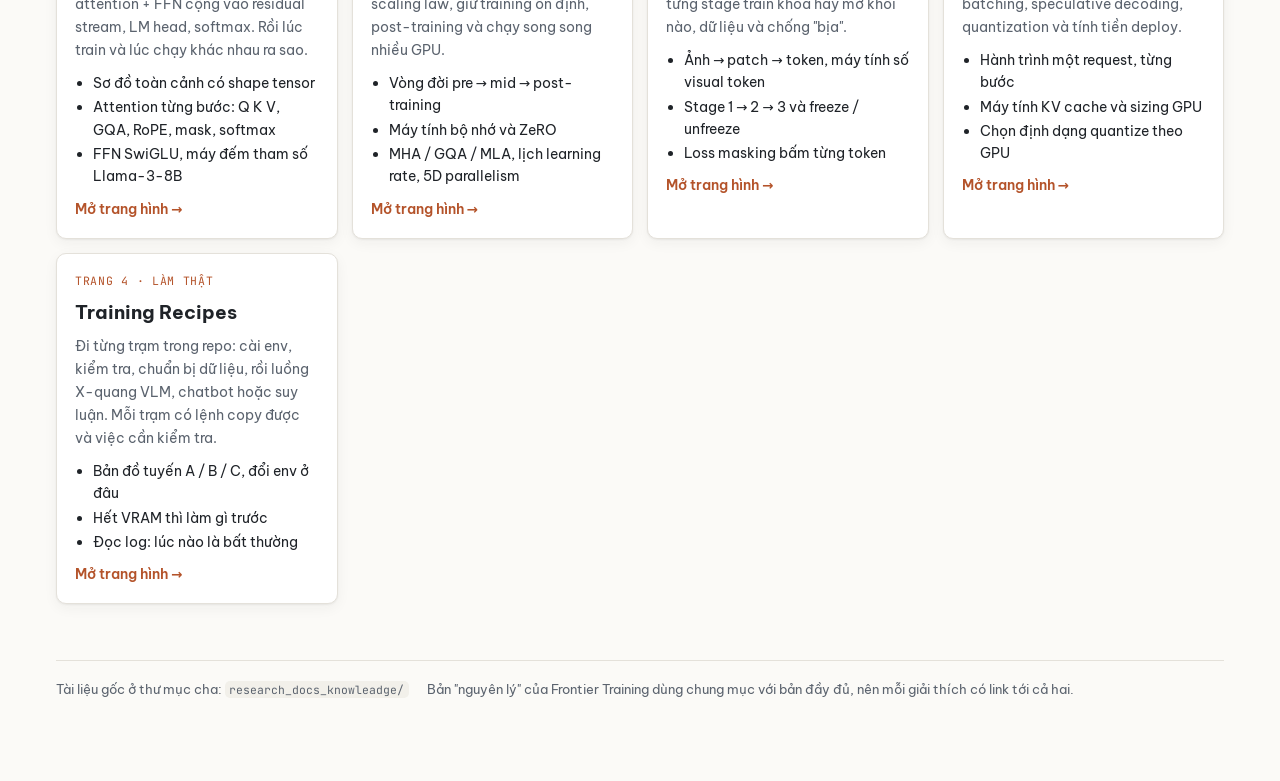
==== commit b33f5b7c: "update docs trực quan tài liệu" ====
--- a/truc-quan/index.html
+++ b/truc-quan/index.html
@@ -79,16 +79,24 @@
   <section class="viz" id="trang-hinh">
     <div class="viz-head">
       <span class="fig">Hình 2</span>
-      <h2>Bốn trang hình, theo thứ tự nên đọc</h2>
+      <h2>Năm trang hình, theo thứ tự nên đọc</h2>
       <p class="sub">Đi từ nguyên lý tới thực hành: hiểu model được train thế nào, thêm phần ảnh cho VLM, rồi tới chạy model nhanh và rẻ, cuối cùng là làm thật với repo training_recipes.</p>
     </div>
     <div class="route" aria-label="Lộ trình đọc">
+      <span class="r">0 · Luồng Transformer</span><span class="arrow">→</span>
       <span class="r">1 · Frontier Training</span><span class="arrow">→</span>
       <span class="r">2 · VLM Training</span><span class="arrow">→</span>
       <span class="r">3 · Inference &amp; Deploy</span><span class="arrow">→</span>
       <span class="r">4 · Training Recipes (thực hành)</span>
     </div>
     <div class="cards">
+      <a class="card" href="transformer.html">
+        <span class="step">Nền · đọc trước tiên</span>
+        <h3>Luồng Transformer</h3>
+        <p>Một chuỗi chữ đi qua LLM thế nào: tokenizer, embedding, 32 lần attention + FFN cộng vào residual stream, LM head, softmax. Rồi lúc train và lúc chạy khác nhau ra sao.</p>
+        <ul><li>Sơ đồ toàn cảnh có shape tensor</li><li>Attention từng bước: Q K V, GQA, RoPE, mask, softmax</li><li>FFN SwiGLU, máy đếm tham số Llama-3-8B</li></ul>
+        <span class="go">Mở trang hình →</span>
+      </a>
       <a class="card" href="frontier-training.html">
         <span class="step">Trang 1 · lý thuyết LLM</span>
         <h3>Frontier Training</h3>
--- a/truc-quan/shared.css
+++ b/truc-quan/shared.css
@@ -37,6 +37,7 @@
 }
 
 *{box-sizing:border-box}
+[hidden]{display:none!important}
 html{scroll-behavior:smooth;scroll-padding-top:72px}
 body{margin:0;background:var(--bg);color:var(--text);font-family:var(--font);font-size:15.5px;line-height:1.65;-webkit-font-smoothing:antialiased}
 a{color:var(--link)}
